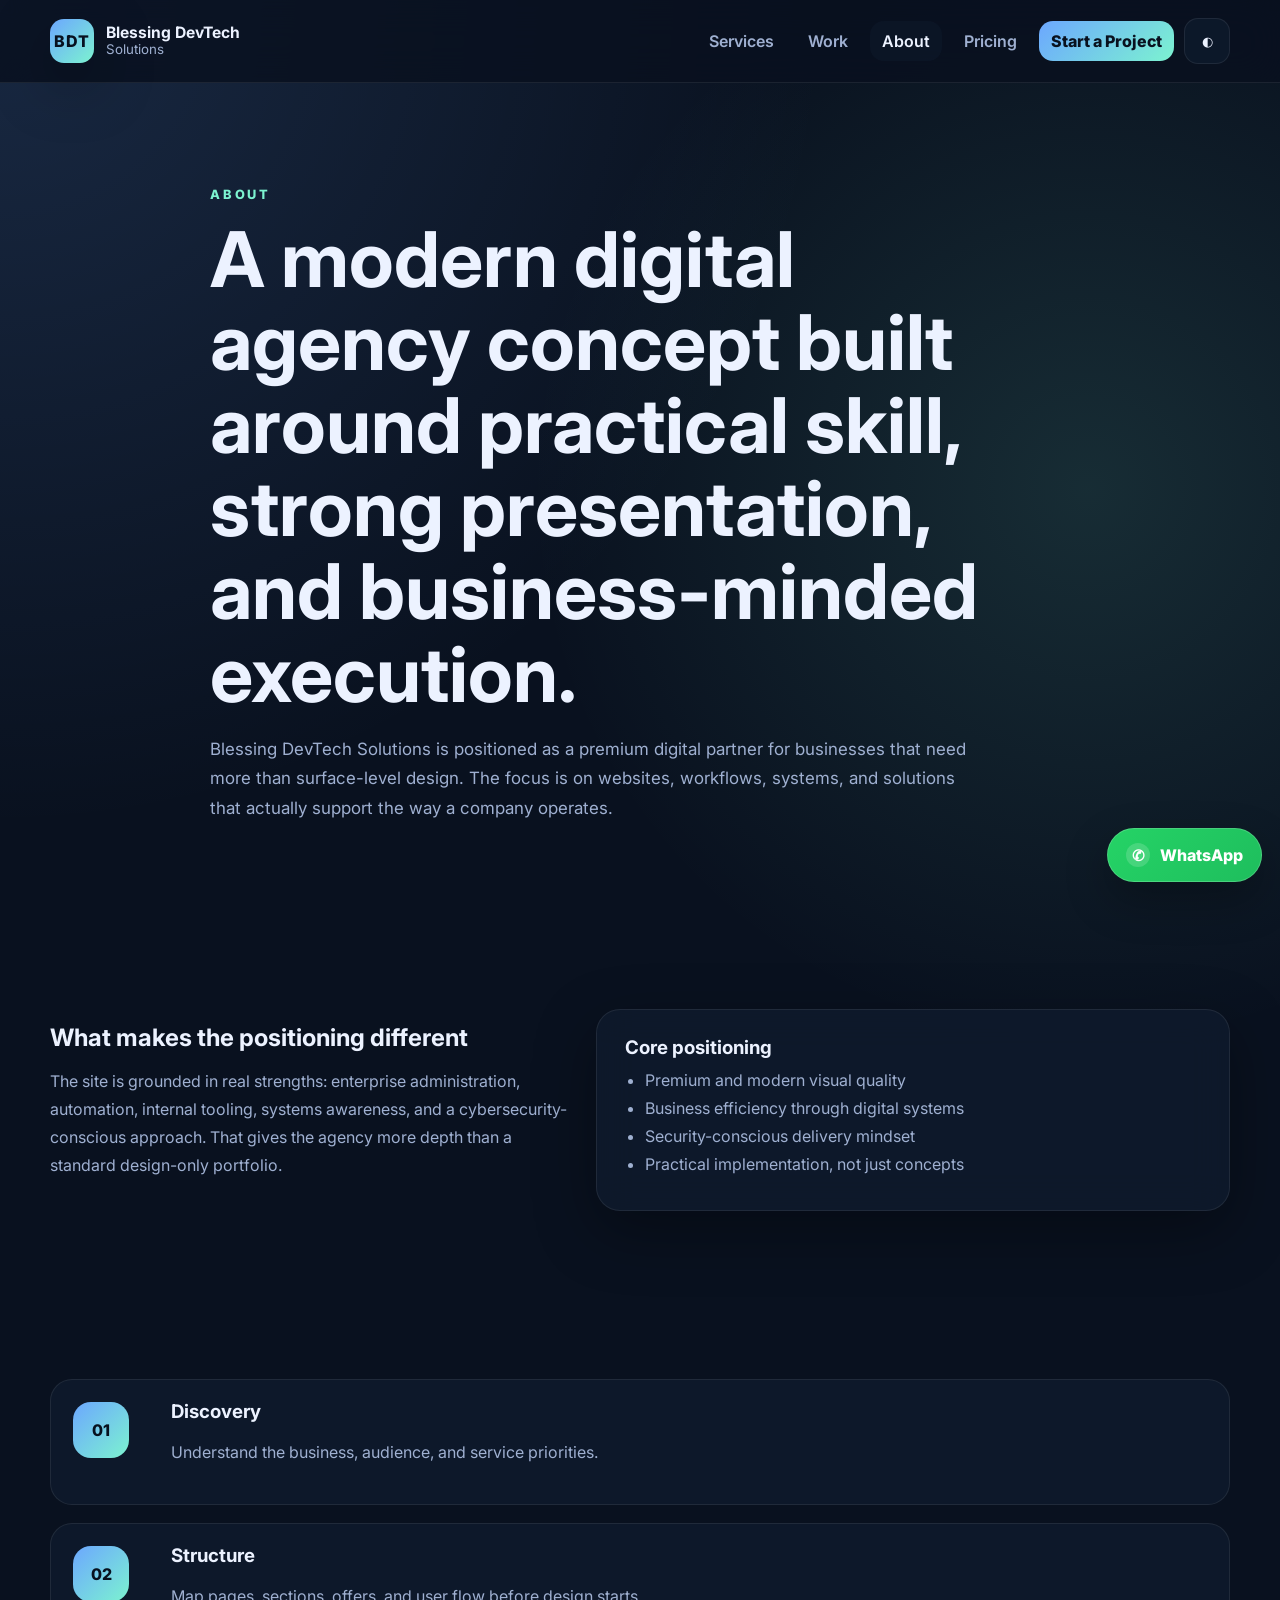
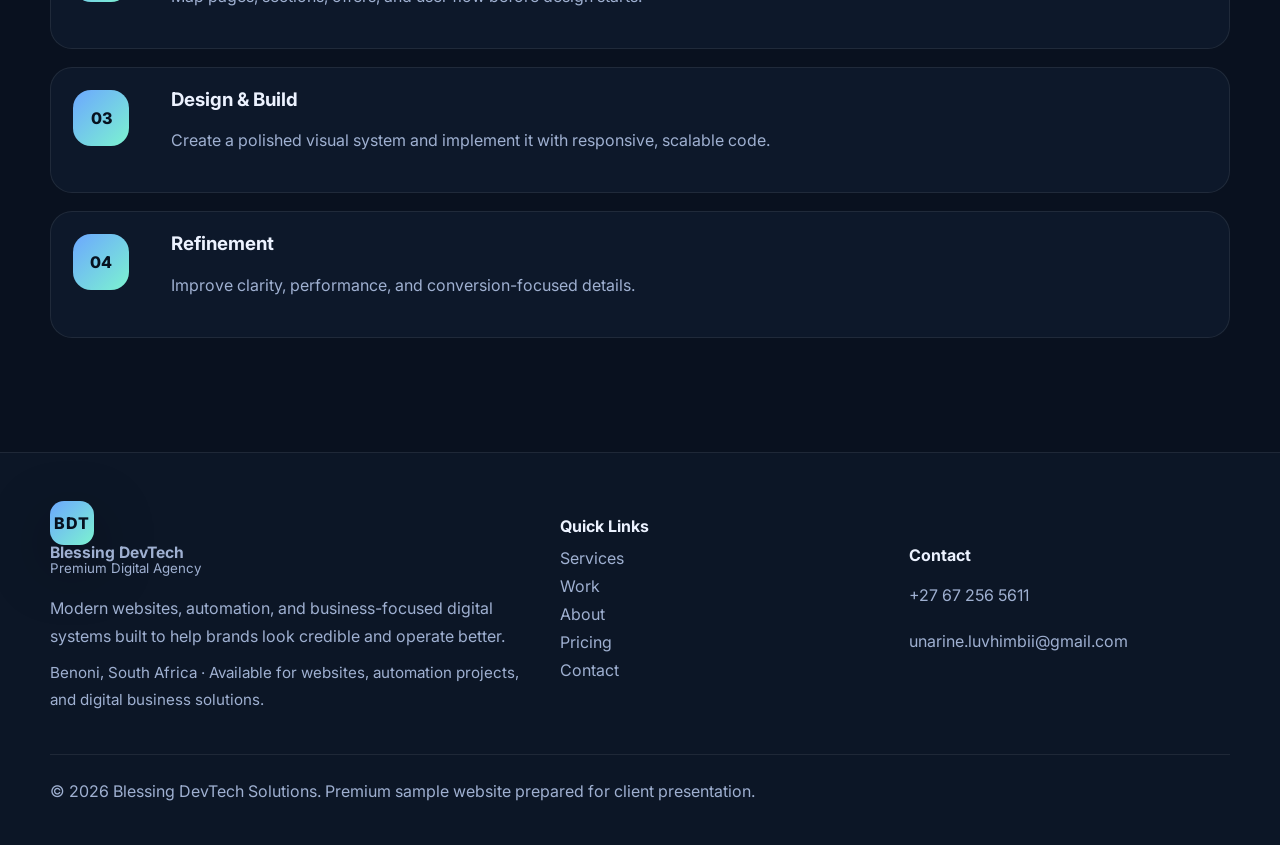
==== bdt-agency-site-v/about.html @ 77555584 "Agency fet" ====
<!DOCTYPE html>
<html lang="en" data-theme="dark">
<head>
  <meta charset="UTF-8" />
  <meta name="viewport" content="width=device-width, initial-scale=1.0" />
  <title>About | Blessing DevTech Solutions</title>
  <meta name="description" content="About Blessing DevTech Solutions and the thinking behind the agency." />
  <link rel="preconnect" href="https://fonts.googleapis.com">
  <link rel="preconnect" href="https://fonts.gstatic.com" crossorigin>
  <link href="https://fonts.googleapis.com/css2?family=Inter:wght@400;500;600;700;800&display=swap" rel="stylesheet">
  <link rel="stylesheet" href="styles.css" />
  <meta name="theme-color" content="#0b1020" />
  <link rel="canonical" href="https://example.vercel.app/about" />
</head>
<body>
<header class="site-header"><div class="container nav-wrap"><a class="brand" href="/"><span class="brand-mark">BDT</span><span><strong>Blessing DevTech</strong><small>Solutions</small></span></a><button class="menu-toggle">☰</button><nav class="site-nav"><a href="/services">Services</a><a href="/work">Work</a><a href="/about" class="active">About</a><a href="/pricing">Pricing</a><a href="/contact" class="nav-cta">Start a Project</a><button class="theme-toggle">◐</button></nav></div></header>
<main>
<section class="page-hero section"><div class="container narrow reveal"><p class="eyebrow">ABOUT</p><h1>A modern digital agency concept built around practical skill, strong presentation, and business-minded execution.</h1><p class="lead">Blessing DevTech Solutions is positioned as a premium digital partner for businesses that need more than surface-level design. The focus is on websites, workflows, systems, and solutions that actually support the way a company operates.</p></div></section>
<section class="section"><div class="container split-grid"><div class="reveal"><h2>What makes the positioning different</h2><p>The site is grounded in real strengths: enterprise administration, automation, internal tooling, systems awareness, and a cybersecurity-conscious approach. That gives the agency more depth than a standard design-only portfolio.</p></div><div class="feature-card reveal delay-1"><h3>Core positioning</h3><ul><li>Premium and modern visual quality</li><li>Business efficiency through digital systems</li><li>Security-conscious delivery mindset</li><li>Practical implementation, not just concepts</li></ul></div></div></section>
<section class="section"><div class="container timeline"><div class="timeline-item reveal"><span>01</span><div><h3>Discovery</h3><p>Understand the business, audience, and service priorities.</p></div></div><div class="timeline-item reveal delay-1"><span>02</span><div><h3>Structure</h3><p>Map pages, sections, offers, and user flow before design starts.</p></div></div><div class="timeline-item reveal delay-2"><span>03</span><div><h3>Design & Build</h3><p>Create a polished visual system and implement it with responsive, scalable code.</p></div></div><div class="timeline-item reveal delay-3"><span>04</span><div><h3>Refinement</h3><p>Improve clarity, performance, and conversion-focused details.</p></div></div></div></section>
</main>
<footer class="site-footer">
  <div class="container footer-grid">
    <div class="footer-meta">
      <a class="brand footer-brand" href="/">
        <span class="brand-mark">BDT</span>
        <span>
          <strong>Blessing DevTech</strong>
          <small>Premium Digital Agency</small>
        </span>
      </a>
      <p>Modern websites, automation, and business-focused digital systems built to help brands look credible and operate better.</p>
      <p class="footer-note">Benoni, South Africa · Available for websites, automation projects, and digital business solutions.</p>
    </div>
    <div>
      <h4>Quick Links</h4>
      <a href="/services">Services</a>
      <a href="/work">Work</a>
      <a href="/about">About</a>
      <a href="/pricing">Pricing</a>
      <a href="/contact">Contact</a>
    </div>
    <div>
      <h4>Contact</h4>
      <div class="contact-list">
        <a href="tel:+27672565611">+27 67 256 5611</a>
        <a href="mailto:unarine.luvhimbii@gmail.com">unarine.luvhimbii@gmail.com</a>
      </div>
    </div>
  </div>
  <div class="container footer-bottom">
    <p>© <span data-current-year></span> Blessing DevTech Solutions. Premium sample website prepared for client presentation.</p>
  </div>
</footer>
<script src="script.js"></script>
</body>
</html>
---- bdt-agency-site-v/styles.css ----
:root {
  --bg: #09111f;
  --panel: rgba(16, 27, 46, 0.74);
  --panel-solid: #0f1a2d;
  --panel-soft: #101e35;
  --text: #ecf2ff;
  --muted: #9fb0d1;
  --line: rgba(255,255,255,0.08);
  --accent: #6ca7ff;
  --accent-2: #7cf3d0;
  --shadow: 0 20px 60px rgba(0,0,0,0.35);
  --radius: 24px;
}

html[data-theme="light"] {
  --bg: #f4f7fd;
  --panel: rgba(255, 255, 255, 0.8);
  --panel-solid: #ffffff;
  --panel-soft: #eef3fd;
  --text: #0d1730;
  --muted: #5d6d8a;
  --line: rgba(13,23,48,0.08);
  --accent: #2f67ff;
  --accent-2: #18c3a2;
  --shadow: 0 20px 60px rgba(14, 26, 52, 0.10);
}

* { box-sizing: border-box; }
html { scroll-behavior: smooth; }
body {
  margin: 0;
  font-family: "Inter", sans-serif;
  background:
    radial-gradient(circle at top left, rgba(108,167,255,0.16), transparent 30%),
    radial-gradient(circle at 85% 20%, rgba(124,243,208,0.12), transparent 25%),
    var(--bg);
  color: var(--text);
}

a { color: inherit; text-decoration: none; }
p { color: var(--muted); line-height: 1.75; }
h1, h2, h3, h4 { margin: 0 0 12px; line-height: 1.08; }
ul { margin: 0; padding-left: 20px; }
li { color: var(--muted); margin: 8px 0; }

.container { width: min(1180px, calc(100% - 32px)); margin: 0 auto; }
.narrow { width: min(860px, 100%); }
.section { padding: 84px 0; }
.site-header {
  position: sticky;
  top: 0;
  z-index: 40;
  backdrop-filter: blur(18px);
  background: color-mix(in srgb, var(--bg) 82%, transparent);
  border-bottom: 1px solid var(--line);
}
.nav-wrap {
  display: flex;
  align-items: center;
  justify-content: space-between;
  gap: 18px;
  min-height: 82px;
}
.header-actions {
  display: flex;
  align-items: center;
  gap: 12px;
  margin-left: auto;
}
.brand { display: inline-flex; align-items: center; gap: 12px; min-width: 0; }
.brand span:last-child { min-width: 0; }
.brand strong { display: block; font-size: 0.98rem; line-height: 1.05; }
.brand small { display: block; color: var(--muted); line-height: 1.15; }
.brand-mark {
  width: 44px; height: 44px; display: grid; place-items: center;
  border-radius: 14px; font-weight: 800; letter-spacing: 0.08em;
  background: linear-gradient(135deg, var(--accent), var(--accent-2)); color: #07111f;
  box-shadow: var(--shadow);
}
.site-nav { display: flex; align-items: center; gap: 10px; margin-left: auto; }
.site-nav a { color: var(--muted); font-weight: 600; padding: 10px 12px; border-radius: 14px; transition: background-color .25s ease, color .25s ease; }
.site-nav a.active, .site-nav a:hover { color: var(--text); background: color-mix(in srgb, var(--panel-solid) 55%, transparent); }
.nav-cta {
  padding: 12px 18px; border-radius: 999px; background: linear-gradient(135deg, var(--accent), var(--accent-2));
  color: #09111f !important; font-weight: 800 !important;
}
.theme-toggle, .menu-toggle, .slider-btn {
  border: 1px solid var(--line); background: var(--panel); color: var(--text);
  border-radius: 14px; cursor: pointer;
}
.theme-toggle { width: 46px; height: 46px; }
.menu-toggle { display: none; width: 46px; height: 46px; padding: 0; align-items: center; justify-content: center; font-size: 1.2rem; }

.hero-grid, .split-grid, .contact-grid, .metrics-grid, .footer-grid {
  display: grid; gap: 28px; align-items: center;
}
.hero-grid { grid-template-columns: 1.15fr 0.85fr; min-height: calc(100vh - 120px); }
.split-grid { grid-template-columns: 0.9fr 1.1fr; }
.metrics-grid { grid-template-columns: 1.3fr repeat(3, 1fr); }
.contact-grid { grid-template-columns: 1.1fr 0.9fr; }
.footer-grid { grid-template-columns: 1.2fr 0.8fr 0.8fr; padding: 40px 0; }
.pricing-grid, .work-grid, .services-grid, .faq-grid, .stacked-cards, .case-list { display: grid; gap: 22px; }
.services-grid, .pricing-grid { grid-template-columns: repeat(3, 1fr); }
.work-grid { grid-template-columns: repeat(3, 1fr); }
.case-list, .stacked-cards, .faq-grid { grid-template-columns: 1fr; }

.eyebrow {
  font-size: 0.8rem; letter-spacing: 0.22em; text-transform: uppercase; color: var(--accent-2); font-weight: 800;
}
.hero h1, .page-hero h1 { font-size: clamp(2.7rem, 6vw, 5rem); margin-bottom: 18px; }
.page-hero { padding-top: 88px; }
.lead { font-size: 1.06rem; max-width: 760px; }
.hero-actions, .hero-points, .slider-controls { display: flex; gap: 14px; flex-wrap: wrap; align-items: center; }
.hero-points { margin-top: 18px; }
.hero-points span, .logos-list span, .tag {
  display: inline-flex; align-items: center; gap: 8px;
  border: 1px solid var(--line); background: var(--panel); padding: 10px 14px; border-radius: 999px; color: var(--muted);
}
.btn {
  display: inline-flex; align-items: center; justify-content: center; gap: 10px;
  min-height: 50px; padding: 0 20px; border-radius: 999px; font-weight: 800;
}
.btn-primary { background: linear-gradient(135deg, var(--accent), var(--accent-2)); color: #08101e; }
.btn-secondary { background: var(--panel); border: 1px solid var(--line); }

.glass-card, .feature-card, .price-card, .work-card, .service-detail, .metric-box, .cta-box, .testimonial, .faq-item, .case-card {
  background: var(--panel);
  backdrop-filter: blur(18px);
  border: 1px solid var(--line);
  border-radius: var(--radius);
  box-shadow: var(--shadow);
}
.dashboard-card { padding: 20px; }
.dashboard-top { display: flex; gap: 8px; margin-bottom: 14px; }
.dot { width: 10px; height: 10px; background: var(--muted); border-radius: 999px; opacity: 0.6; }
.metric-row {
  display: flex; align-items: center; justify-content: space-between; gap: 20px;
  padding-bottom: 18px; border-bottom: 1px solid var(--line);
}
.metric-row h3 { font-size: 2.4rem; }
.metric-row small, .plan { color: var(--accent-2); text-transform: uppercase; letter-spacing: 0.18em; font-weight: 700; }
.mini-bars { display: flex; align-items: end; gap: 8px; }
.mini-bars span { width: 12px; border-radius: 999px; background: linear-gradient(180deg, var(--accent), var(--accent-2)); }
.mini-bars span:nth-child(1){height:28px}.mini-bars span:nth-child(2){height:45px}.mini-bars span:nth-child(3){height:60px}.mini-bars span:nth-child(4){height:80px}
.stack-list { display: grid; gap: 14px; padding-top: 18px; }
.stack-list div { display: flex; justify-content: space-between; gap: 16px; border: 1px solid var(--line); padding: 14px; border-radius: 18px; }
.stack-list strong { min-width: 110px; }
.stat-card { margin-top: 22px; padding: 22px; }
.logos-strip {
  display: flex; align-items: center; justify-content: space-between; gap: 20px; border: 1px solid var(--line); border-radius: 999px; padding: 18px 22px; background: var(--panel);
}
.logos-list { display: flex; gap: 12px; flex-wrap: wrap; }
.section-head { max-width: 860px; margin-bottom: 30px; }
.feature-card, .work-card, .service-detail, .price-card, .metric-box, .testimonial, .case-card { padding: 28px; }
.dark-panel { background: color-mix(in srgb, var(--panel-solid) 85%, transparent); border-top: 1px solid var(--line); border-bottom: 1px solid var(--line); }
.metric-box { min-height: 210px; display: flex; flex-direction: column; justify-content: center; }
.metric-box h3 { font-size: 3rem; }
.case-list { align-self: stretch; }
.testimonials-wrap { max-width: 920px; }
.testimonial { display: none; }
.testimonial.active { display: block; }
.testimonial p { font-size: 1.15rem; color: var(--text); }
.slider-controls { margin-top: 18px; }
.slider-btn { width: 48px; height: 48px; }
.cta-box { padding: 32px; display: flex; align-items: center; justify-content: space-between; gap: 20px; }
.site-footer { border-top: 1px solid var(--line); margin-top: 30px; background: color-mix(in srgb, var(--panel-solid) 55%, transparent); }
.site-footer h4 { margin-bottom: 12px; }
.site-footer a { color: var(--muted); display: block; margin: 8px 0; }
.footer-bottom { padding: 22px 0 40px; border-top: 1px solid var(--line); }
.price-card h2 { font-size: 3rem; margin: 12px 0; }
.price-card.featured { transform: translateY(-10px); border-color: color-mix(in srgb, var(--accent) 45%, var(--line)); }
.faq-item { overflow: hidden; }
.faq-item button {
  width: 100%; background: none; border: 0; color: var(--text); text-align: left; padding: 24px 28px; font-size: 1rem; font-weight: 700; cursor: pointer;
}
.faq-item div { max-height: 0; overflow: hidden; padding: 0 28px; transition: max-height .35s ease, padding .35s ease; }
.faq-item.open div { max-height: 160px; padding: 0 28px 24px; }
.timeline { display: grid; gap: 18px; }
.timeline-item {
  display: grid; grid-template-columns: 80px 1fr; gap: 18px; align-items: start;
  border: 1px solid var(--line); padding: 22px; border-radius: 22px; background: var(--panel);
}
.timeline-item span {
  width: 56px; height: 56px; display: grid; place-items: center; border-radius: 18px;
  background: linear-gradient(135deg, var(--accent), var(--accent-2)); color: #07111f; font-weight: 800;
}
.contact-form { display: grid; gap: 14px; }
.contact-form label { display: grid; gap: 8px; color: var(--text); font-weight: 600; }
.contact-form input, .contact-form textarea, .contact-form select {
  width: 100%; padding: 14px 16px; border-radius: 16px; border: 1px solid var(--line);
  background: color-mix(in srgb, var(--panel-solid) 85%, transparent); color: var(--text); font: inherit;
}
.contact-side { display: grid; gap: 20px; }
.floating { animation: bob 6s ease-in-out infinite; }
.floating-alt { animation: bobAlt 7s ease-in-out infinite; }

.reveal { opacity: 1; transform: none; }
html.js .reveal { opacity: 0; transform: translateY(26px); transition: opacity .8s ease, transform .8s ease; }
html.js .reveal.visible { opacity: 1; transform: translateY(0); }
.delay-1 { transition-delay: .1s; }
.delay-2 { transition-delay: .2s; }
.delay-3 { transition-delay: .3s; }

@keyframes bob { 0%,100%{transform:translateY(0)} 50%{transform:translateY(-10px)} }
@keyframes bobAlt { 0%,100%{transform:translateY(0)} 50%{transform:translateY(8px)} }


.contact-form-card {
  position: relative;
  overflow: hidden;
}
.contact-form-card::before {
  content: "";
  position: absolute;
  inset: -20% auto auto -10%;
  width: 220px;
  height: 220px;
  background: radial-gradient(circle, color-mix(in srgb, var(--accent) 20%, transparent), transparent 68%);
  pointer-events: none;
}
.form-intro {
  margin-bottom: 18px;
}
.form-highlights {
  display: flex;
  gap: 10px;
  flex-wrap: wrap;
  margin-bottom: 18px;
}
.form-grid {
  display: grid;
  grid-template-columns: repeat(2, 1fr);
  gap: 14px;
}
.form-submit-row {
  display: flex;
  align-items: center;
  justify-content: space-between;
  gap: 16px;
  flex-wrap: wrap;
  margin-top: 8px;
}
.form-note {
  margin: 0;
  max-width: 460px;
  font-size: 0.94rem;
}
.contact-form input, .contact-form textarea, .contact-form select {
  transition: border-color .25s ease, box-shadow .25s ease, transform .2s ease;
}
.contact-form input::placeholder, .contact-form textarea::placeholder {
  color: color-mix(in srgb, var(--muted) 82%, white 12%);
}
.contact-form input:focus, .contact-form textarea:focus, .contact-form select:focus {
  outline: none;
  border-color: color-mix(in srgb, var(--accent) 55%, var(--line));
  box-shadow: 0 0 0 4px color-mix(in srgb, var(--accent) 12%, transparent);
  transform: translateY(-1px);
}
.whatsapp-float {
  position: fixed;
  right: 18px;
  bottom: 18px;
  z-index: 55;
  display: inline-flex;
  align-items: center;
  gap: 10px;
  padding: 14px 18px;
  border-radius: 999px;
  background: linear-gradient(135deg, #25d366, #1ebe5d);
  color: #ffffff;
  font-weight: 800;
  box-shadow: 0 18px 44px rgba(0,0,0,0.28);
  border: 1px solid rgba(255,255,255,0.18);
}
.whatsapp-float:hover {
  transform: translateY(-2px);
}
.whatsapp-float .wa-icon {
  width: 24px;
  height: 24px;
  border-radius: 999px;
  display: grid;
  place-items: center;
  background: rgba(255,255,255,0.16);
  font-size: 0.95rem;
}
@media (max-width: 760px) {
  .form-grid {
    grid-template-columns: 1fr;
  }
}

@media (max-width: 980px) {
  .hero-grid, .split-grid, .metrics-grid, .contact-grid, .services-grid, .pricing-grid, .work-grid, .footer-grid { grid-template-columns: 1fr; }
  .nav-wrap {
    min-height: 86px;
    gap: 12px;
  }
  .brand {
    gap: 12px;
    flex: 1 1 auto;
    max-width: calc(100% - 120px);
  }
  .brand-mark {
    width: 52px;
    height: 52px;
    border-radius: 18px;
    flex-shrink: 0;
  }
  .brand strong {
    font-size: 0.95rem;
  }
  .brand small {
    font-size: 0.9rem;
  }
  .header-actions {
    gap: 10px;
    flex-shrink: 0;
  }
  .site-nav {
    position: fixed;
    left: 16px;
    right: 16px;
    top: 94px;
    width: auto;
    background: color-mix(in srgb, var(--panel-solid) 90%, transparent);
    border: 1px solid var(--line);
    border-radius: 28px;
    padding: 16px;
    display: none;
    flex-direction: column;
    align-items: stretch;
    box-shadow: var(--shadow);
    backdrop-filter: blur(22px);
  }
  .site-nav a {
    padding: 14px 16px;
  }
  .site-nav.open { display: flex; }
  .menu-toggle { display: inline-flex; }
  .price-card.featured { transform: none; }
  .logos-strip, .cta-box { border-radius: 26px; flex-direction: column; align-items: flex-start; }
}

@media (max-width: 640px) {
  .container { width: min(100% - 24px, 1180px); }
  .whatsapp-float {
    right: 14px;
    bottom: 14px;
    padding: 13px 15px;
    font-size: 0.95rem;
  }
  .whatsapp-float .wa-label { display: none; }
  .hero h1, .page-hero h1 { font-size: 2.25rem; }
  .section { padding: 60px 0; }
  .nav-wrap {
    min-height: 80px;
  }
  .brand {
    max-width: calc(100% - 108px);
  }
  .brand-mark {
    width: 48px;
    height: 48px;
    font-size: 1.45rem;
  }
  .brand strong {
    font-size: 0.88rem;
  }
  .brand small {
    font-size: 0.82rem;
  }
  .theme-toggle, .menu-toggle {
    width: 44px;
    height: 44px;
    border-radius: 16px;
  }
  .site-nav {
    top: 88px;
    left: 12px;
    right: 12px;
    border-radius: 24px;
  }
  .feature-card, .work-card, .service-detail, .price-card, .metric-box, .testimonial, .case-card { padding: 22px; }
  .timeline-item {
    grid-template-columns: 1fr;
  }
}


.footer-meta, .contact-list { display: grid; gap: 10px; }
.footer-meta p { margin: 0; }
.footer-note { font-size: 0.95rem; }
.contact-list a { color: var(--muted); }
.contact-list a:hover { color: var(--text); }
.footer-bottom p { margin: 0; color: var(--muted); }
html[data-theme="light"] .eyebrow { color: var(--accent); }
html[data-theme="light"] .metric-row small, html[data-theme="light"] .plan { color: var(--accent); }
html[data-theme="light"] .lead, html[data-theme="light"] p, html[data-theme="light"] li, html[data-theme="light"] .hero-points span, html[data-theme="light"] .logos-list span, html[data-theme="light"] .tag { color: var(--muted); }
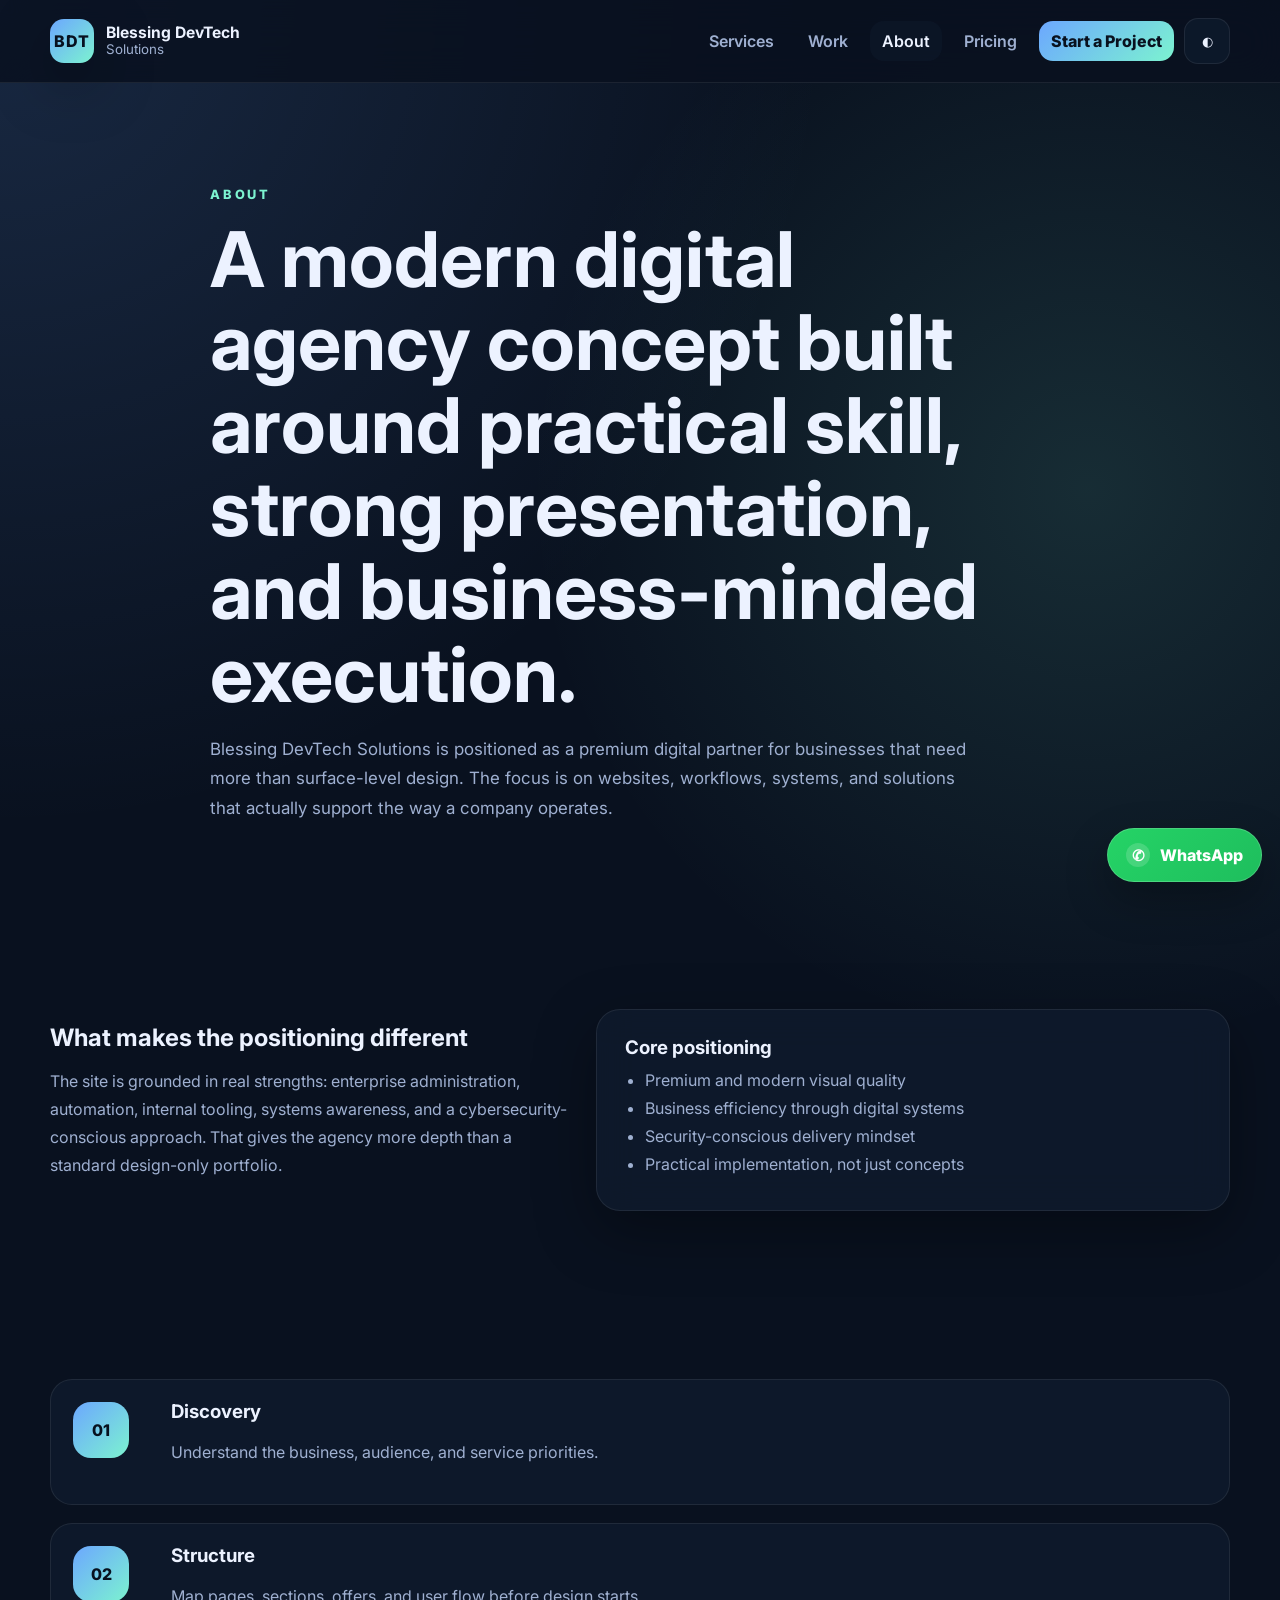
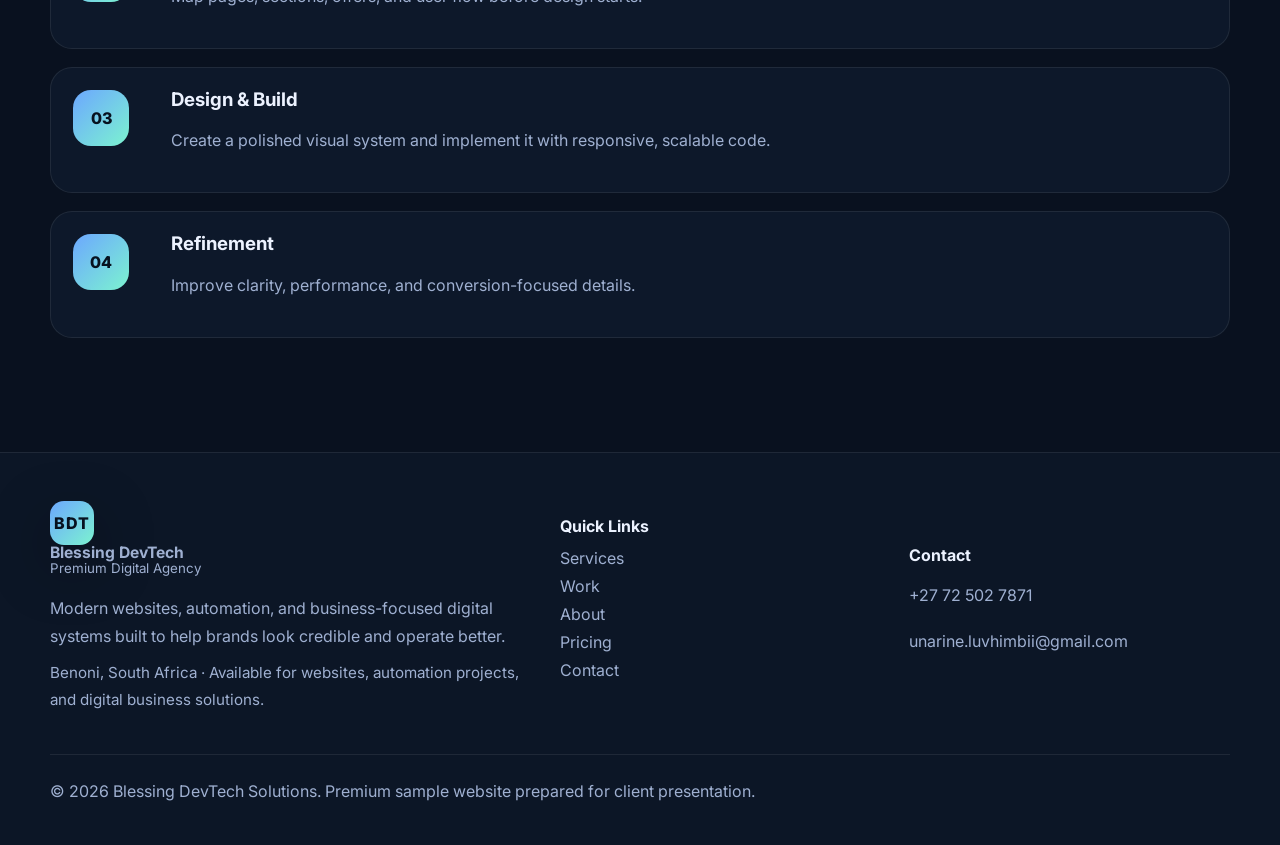
==== commit b0375ff2: "Update contact phone number in about.html" ====
--- a/bdt-agency-site-v/about.html
+++ b/bdt-agency-site-v/about.html
@@ -43,7 +43,7 @@
     <div>
       <h4>Contact</h4>
       <div class="contact-list">
-        <a href="tel:+27672565611">+27 67 256 5611</a>
+        <a href="tel:+27725027871">+27 72 502 7871</a>
         <a href="mailto:unarine.luvhimbii@gmail.com">unarine.luvhimbii@gmail.com</a>
       </div>
     </div>
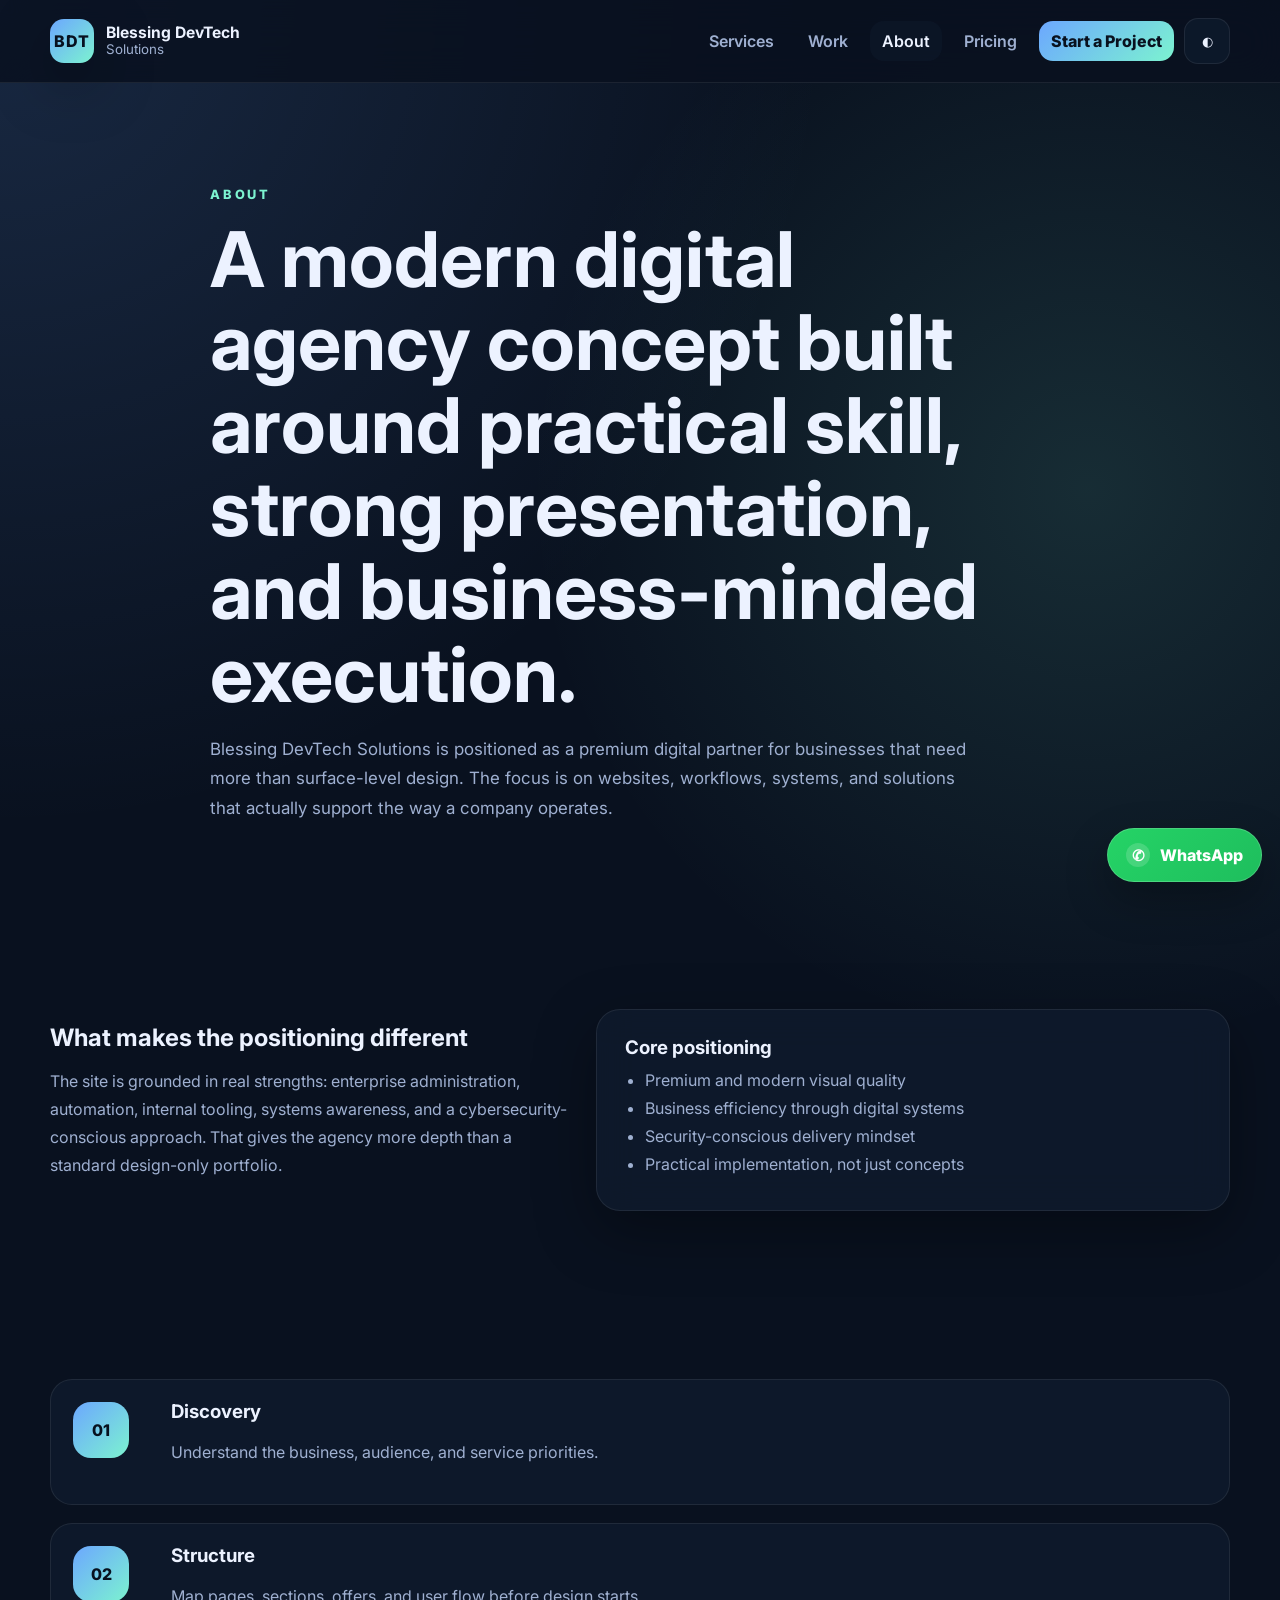
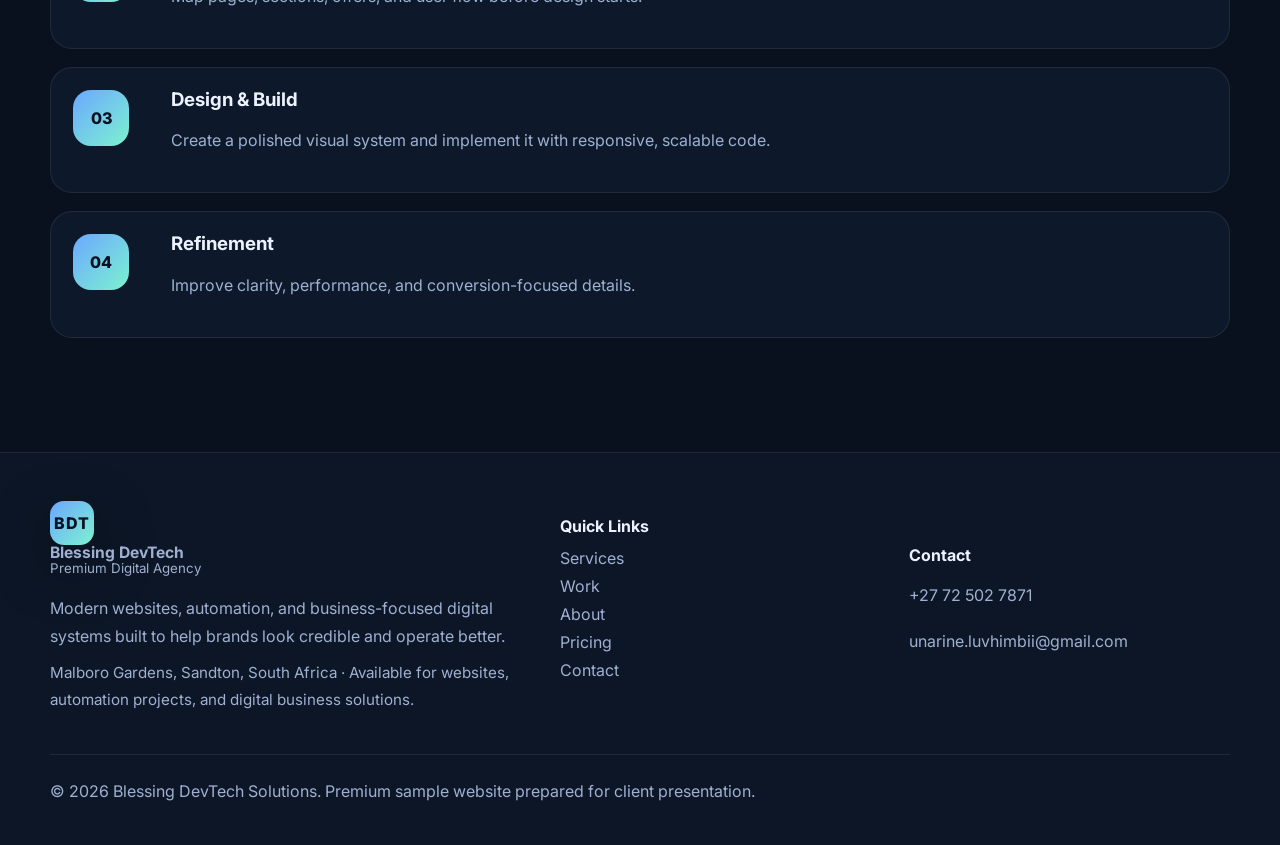
==== commit 08ca4918: "Update footer location in about.html" ====
--- a/bdt-agency-site-v/about.html
+++ b/bdt-agency-site-v/about.html
@@ -30,7 +30,7 @@
         </span>
       </a>
       <p>Modern websites, automation, and business-focused digital systems built to help brands look credible and operate better.</p>
-      <p class="footer-note">Benoni, South Africa · Available for websites, automation projects, and digital business solutions.</p>
+      <p class="footer-note">Malboro Gardens, Sandton, South Africa · Available for websites, automation projects, and digital business solutions.</p>
     </div>
     <div>
       <h4>Quick Links</h4>
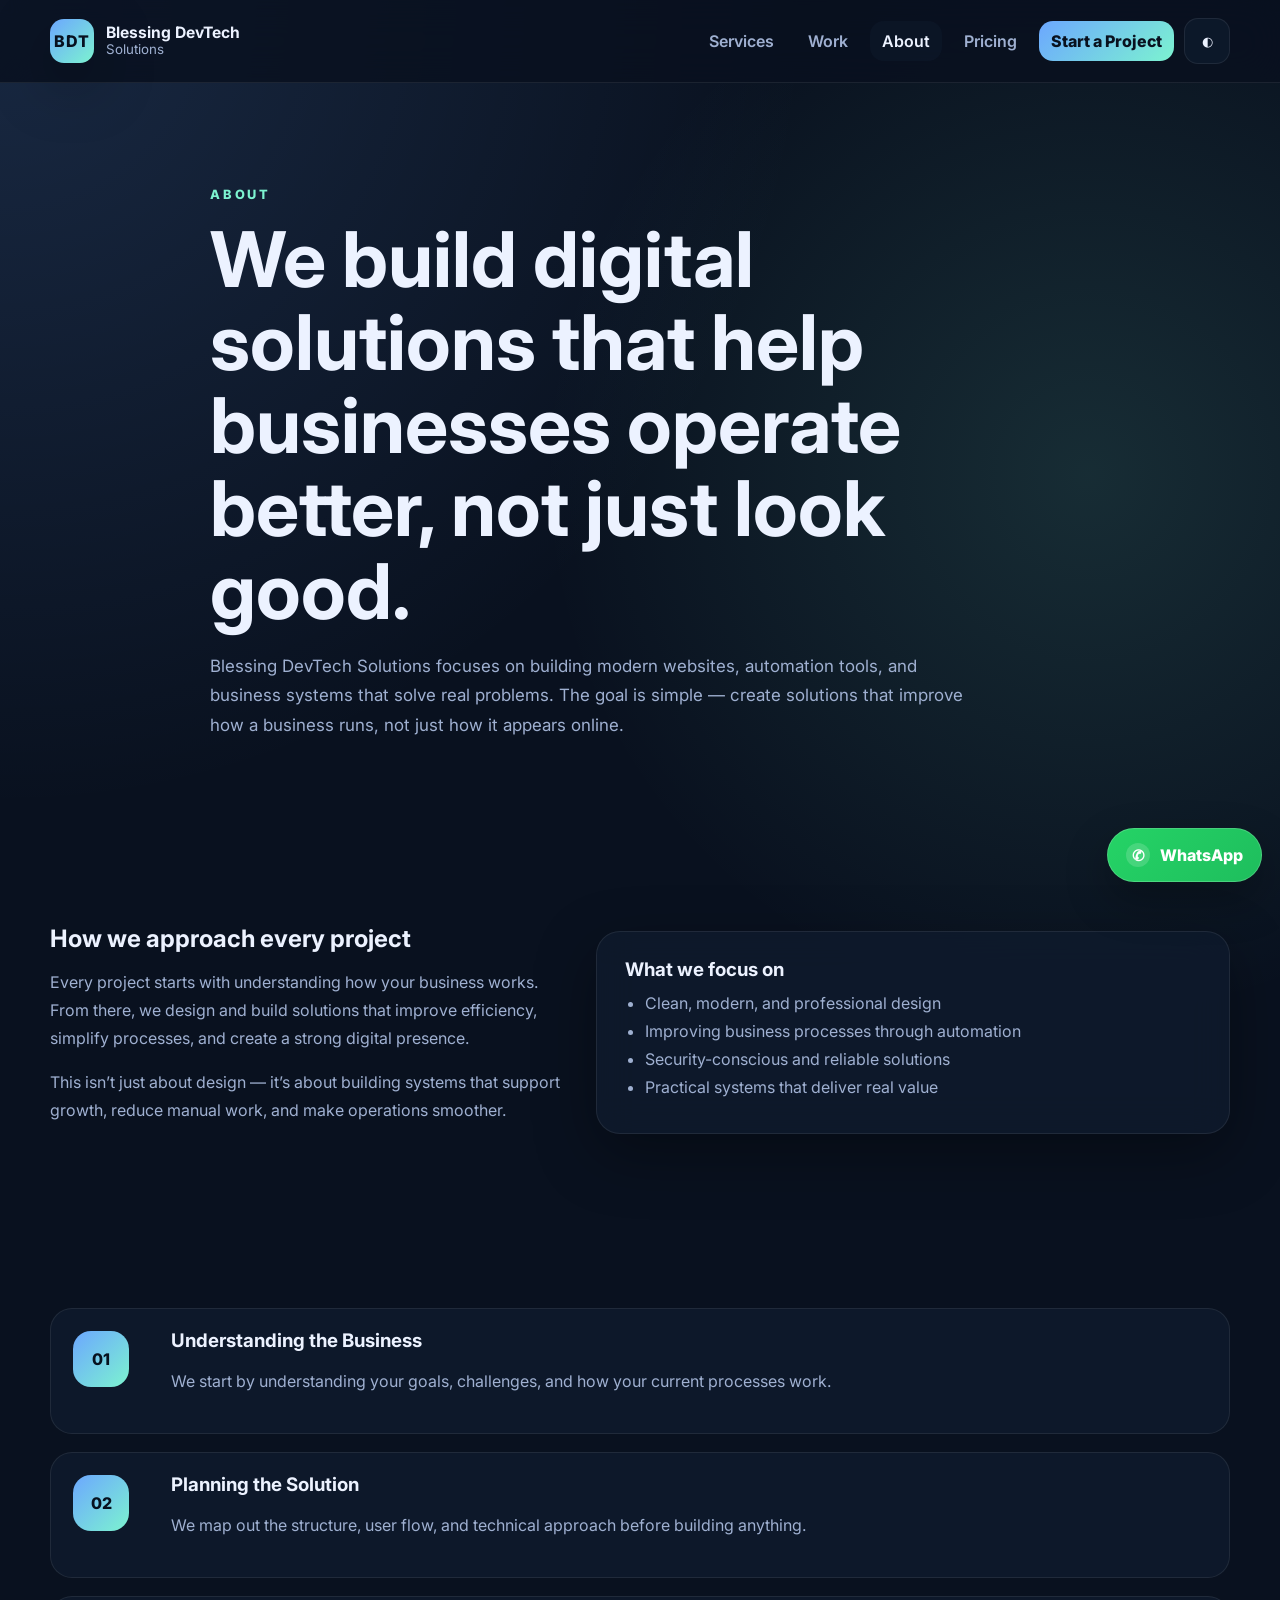
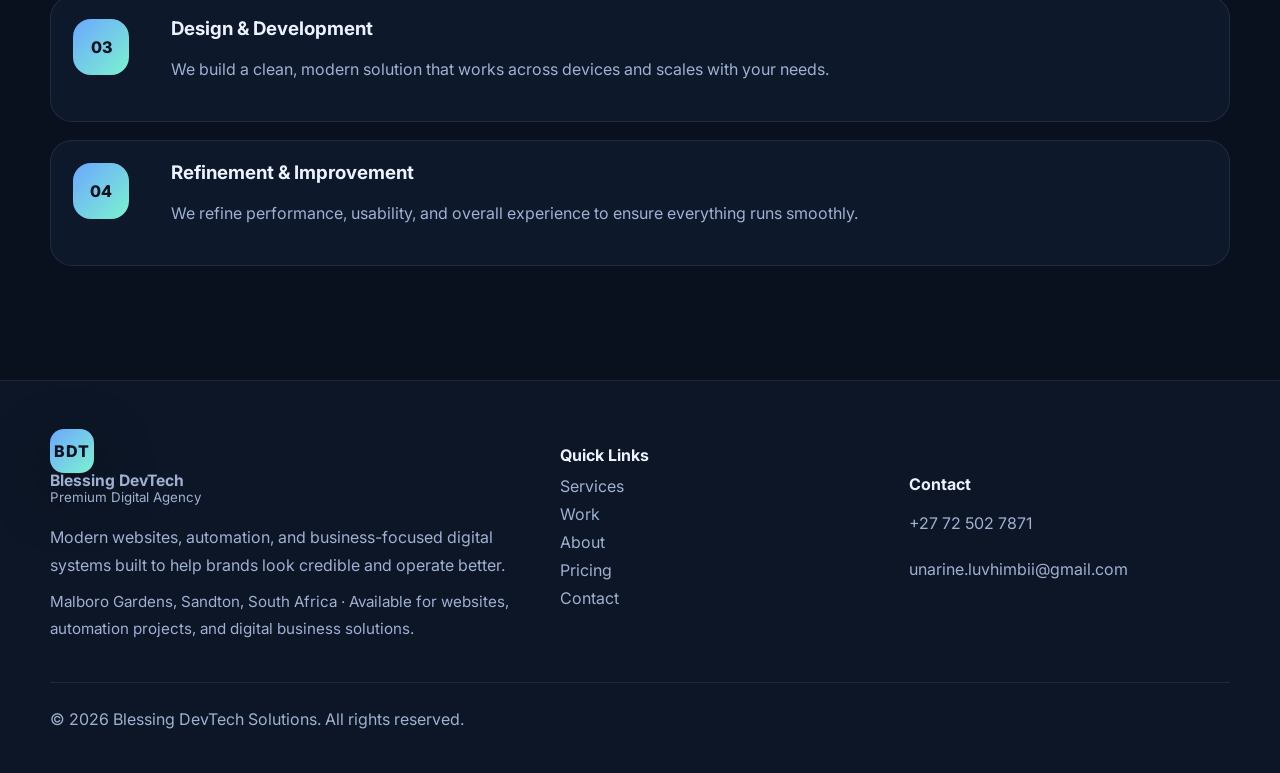
==== commit cabc45dc: "Revise about page content and meta description Updated the description meta tag to reflect the agenc" ====
--- a/bdt-agency-site-v/about.html
+++ b/bdt-agency-site-v/about.html
@@ -4,7 +4,7 @@
   <meta charset="UTF-8" />
   <meta name="viewport" content="width=device-width, initial-scale=1.0" />
   <title>About | Blessing DevTech Solutions</title>
-  <meta name="description" content="About Blessing DevTech Solutions and the thinking behind the agency." />
+  <meta name="description" content="About Blessing DevTech Solutions and how we approach building websites, automation, and digital systems for modern businesses." />
   <link rel="preconnect" href="https://fonts.googleapis.com">
   <link rel="preconnect" href="https://fonts.gstatic.com" crossorigin>
   <link href="https://fonts.googleapis.com/css2?family=Inter:wght@400;500;600;700;800&display=swap" rel="stylesheet">
@@ -14,11 +14,82 @@
 </head>
 <body>
 <header class="site-header"><div class="container nav-wrap"><a class="brand" href="/"><span class="brand-mark">BDT</span><span><strong>Blessing DevTech</strong><small>Solutions</small></span></a><button class="menu-toggle">☰</button><nav class="site-nav"><a href="/services">Services</a><a href="/work">Work</a><a href="/about" class="active">About</a><a href="/pricing">Pricing</a><a href="/contact" class="nav-cta">Start a Project</a><button class="theme-toggle">◐</button></nav></div></header>
+
 <main>
-<section class="page-hero section"><div class="container narrow reveal"><p class="eyebrow">ABOUT</p><h1>A modern digital agency concept built around practical skill, strong presentation, and business-minded execution.</h1><p class="lead">Blessing DevTech Solutions is positioned as a premium digital partner for businesses that need more than surface-level design. The focus is on websites, workflows, systems, and solutions that actually support the way a company operates.</p></div></section>
-<section class="section"><div class="container split-grid"><div class="reveal"><h2>What makes the positioning different</h2><p>The site is grounded in real strengths: enterprise administration, automation, internal tooling, systems awareness, and a cybersecurity-conscious approach. That gives the agency more depth than a standard design-only portfolio.</p></div><div class="feature-card reveal delay-1"><h3>Core positioning</h3><ul><li>Premium and modern visual quality</li><li>Business efficiency through digital systems</li><li>Security-conscious delivery mindset</li><li>Practical implementation, not just concepts</li></ul></div></div></section>
-<section class="section"><div class="container timeline"><div class="timeline-item reveal"><span>01</span><div><h3>Discovery</h3><p>Understand the business, audience, and service priorities.</p></div></div><div class="timeline-item reveal delay-1"><span>02</span><div><h3>Structure</h3><p>Map pages, sections, offers, and user flow before design starts.</p></div></div><div class="timeline-item reveal delay-2"><span>03</span><div><h3>Design & Build</h3><p>Create a polished visual system and implement it with responsive, scalable code.</p></div></div><div class="timeline-item reveal delay-3"><span>04</span><div><h3>Refinement</h3><p>Improve clarity, performance, and conversion-focused details.</p></div></div></div></section>
+<section class="page-hero section">
+  <div class="container narrow reveal">
+    <p class="eyebrow">ABOUT</p>
+    <h1>We build digital solutions that help businesses operate better, not just look good.</h1>
+    <p class="lead">
+      Blessing DevTech Solutions focuses on building modern websites, automation tools, and business systems that solve real problems. 
+      The goal is simple — create solutions that improve how a business runs, not just how it appears online.
+    </p>
+  </div>
+</section>
+
+<section class="section">
+  <div class="container split-grid">
+    <div class="reveal">
+      <h2>How we approach every project</h2>
+      <p>
+        Every project starts with understanding how your business works. From there, we design and build solutions 
+        that improve efficiency, simplify processes, and create a strong digital presence.
+      </p>
+      <p>
+        This isn’t just about design — it’s about building systems that support growth, reduce manual work, and 
+        make operations smoother.
+      </p>
+    </div>
+
+    <div class="feature-card reveal delay-1">
+      <h3>What we focus on</h3>
+      <ul>
+        <li>Clean, modern, and professional design</li>
+        <li>Improving business processes through automation</li>
+        <li>Security-conscious and reliable solutions</li>
+        <li>Practical systems that deliver real value</li>
+      </ul>
+    </div>
+  </div>
+</section>
+
+<section class="section">
+  <div class="container timeline">
+    <div class="timeline-item reveal">
+      <span>01</span>
+      <div>
+        <h3>Understanding the Business</h3>
+        <p>We start by understanding your goals, challenges, and how your current processes work.</p>
+      </div>
+    </div>
+
+    <div class="timeline-item reveal delay-1">
+      <span>02</span>
+      <div>
+        <h3>Planning the Solution</h3>
+        <p>We map out the structure, user flow, and technical approach before building anything.</p>
+      </div>
+    </div>
+
+    <div class="timeline-item reveal delay-2">
+      <span>03</span>
+      <div>
+        <h3>Design & Development</h3>
+        <p>We build a clean, modern solution that works across devices and scales with your needs.</p>
+      </div>
+    </div>
+
+    <div class="timeline-item reveal delay-3">
+      <span>04</span>
+      <div>
+        <h3>Refinement & Improvement</h3>
+        <p>We refine performance, usability, and overall experience to ensure everything runs smoothly.</p>
+      </div>
+    </div>
+  </div>
+</section>
 </main>
+
 <footer class="site-footer">
   <div class="container footer-grid">
     <div class="footer-meta">
@@ -49,9 +120,10 @@
     </div>
   </div>
   <div class="container footer-bottom">
-    <p>© <span data-current-year></span> Blessing DevTech Solutions. Premium sample website prepared for client presentation.</p>
+    <p>© <span data-current-year></span> Blessing DevTech Solutions. All rights reserved.</p>
   </div>
 </footer>
+
 <script src="script.js"></script>
 </body>
 </html>
--- a/bdt-agency-site-v/styles.css
+++ b/bdt-agency-site-v/styles.css
@@ -398,3 +398,432 @@
 html[data-theme="light"] .eyebrow { color: var(--accent); }
 html[data-theme="light"] .metric-row small, html[data-theme="light"] .plan { color: var(--accent); }
 html[data-theme="light"] .lead, html[data-theme="light"] p, html[data-theme="light"] li, html[data-theme="light"] .hero-points span, html[data-theme="light"] .logos-list span, html[data-theme="light"] .tag { color: var(--muted); }
+
+/* =========================
+   PRICING + CONTACT PAGE MATCHED PATCH
+   Uses the site's existing design system
+========================= */
+
+/* Page spacing */
+.pricing-section,
+.contact-page {
+  width: min(1180px, calc(100% - 32px));
+  margin: 0 auto;
+  padding: 88px 0 40px;
+}
+
+.pricing-hero,
+.contact-hero {
+  max-width: 820px;
+  margin: 0 auto 32px;
+  text-align: center;
+}
+
+.section-kicker {
+  display: inline-flex;
+  align-items: center;
+  gap: 8px;
+  border: 1px solid var(--line);
+  background: var(--panel);
+  padding: 10px 14px;
+  border-radius: 999px;
+  color: var(--accent-2);
+  font-size: 0.82rem;
+  font-weight: 800;
+  letter-spacing: 0.08em;
+  text-transform: uppercase;
+  margin-bottom: 14px;
+}
+
+.pricing-hero h1,
+.contact-hero h1 {
+  font-size: clamp(2.6rem, 6vw, 4.2rem);
+  margin-bottom: 14px;
+}
+
+.pricing-section .subtitle,
+.contact-hero p {
+  max-width: 760px;
+  margin: 0 auto;
+  font-size: 1.04rem;
+  line-height: 1.75;
+  color: var(--muted);
+}
+
+/* Pricing cards */
+.pricing-grid {
+  display: grid;
+  grid-template-columns: repeat(3, 1fr);
+  gap: 22px;
+  margin-top: 26px;
+}
+
+.pricing-grid .price-card {
+  position: relative;
+  padding: 28px;
+  min-height: 100%;
+}
+
+.pricing-grid .price-card h3 {
+  margin-bottom: 8px;
+}
+
+.plan-note {
+  color: var(--muted);
+  margin-bottom: 16px;
+  line-height: 1.7;
+}
+
+.pricing-grid .price {
+  font-size: 2.5rem;
+  font-weight: 800;
+  line-height: 1;
+  margin: 10px 0 18px;
+  color: var(--text);
+}
+
+.pricing-grid .price span {
+  font-size: 0.95rem;
+  font-weight: 600;
+  color: var(--muted);
+}
+
+.pricing-grid .price-card ul {
+  list-style: none;
+  padding: 0;
+  margin: 0 0 18px;
+}
+
+.pricing-grid .price-card ul li {
+  position: relative;
+  padding-left: 22px;
+  margin: 10px 0;
+  color: var(--muted);
+}
+
+.pricing-grid .price-card ul li::before {
+  content: "•";
+  position: absolute;
+  left: 0;
+  top: 0;
+  color: var(--accent-2);
+  font-weight: 900;
+}
+
+.plan-fit {
+  margin-top: auto;
+  margin-bottom: 18px;
+  color: var(--muted);
+  line-height: 1.7;
+}
+
+.pricing-grid .price-card .btn {
+  width: 100%;
+}
+
+.pricing-grid .price-card.highlight {
+  border-color: color-mix(in srgb, var(--accent) 45%, var(--line));
+  transform: translateY(-8px);
+}
+
+.badge {
+  position: absolute;
+  top: 18px;
+  right: 18px;
+  display: inline-flex;
+  align-items: center;
+  justify-content: center;
+  padding: 7px 12px;
+  border-radius: 999px;
+  font-size: 0.74rem;
+  font-weight: 800;
+  letter-spacing: 0.08em;
+  text-transform: uppercase;
+  background: linear-gradient(135deg, var(--accent), var(--accent-2));
+  color: #07111f;
+  box-shadow: var(--shadow);
+}
+
+/* Extras / split panels */
+.pricing-extras,
+.pricing-trust,
+.pricing-faq,
+.pricing-cta {
+  margin-top: 28px;
+}
+
+.pricing-split {
+  display: grid;
+  grid-template-columns: 1fr 1fr;
+  gap: 22px;
+}
+
+.addons,
+.custom-build-note,
+.contact-info-card,
+.contact-form-card {
+  background: var(--panel);
+  backdrop-filter: blur(18px);
+  border: 1px solid var(--line);
+  border-radius: var(--radius);
+  box-shadow: var(--shadow);
+  padding: 28px;
+}
+
+.addons h2,
+.custom-build-note h2,
+.pricing-faq h2,
+.pricing-cta h2,
+.contact-info-card h2,
+.contact-form-card h2 {
+  margin-bottom: 12px;
+}
+
+.addons ul,
+.contact-side-note ul {
+  list-style: none;
+  padding: 0;
+  margin: 0;
+}
+
+.addons li,
+.contact-side-note li {
+  position: relative;
+  padding-left: 22px;
+  margin: 10px 0;
+  color: var(--muted);
+}
+
+.addons li::before,
+.contact-side-note li::before {
+  content: "•";
+  position: absolute;
+  left: 0;
+  color: var(--accent-2);
+  font-weight: 900;
+}
+
+.custom-build-note p {
+  color: var(--muted);
+  line-height: 1.75;
+}
+
+/* Trust pills */
+.trust-points {
+  display: flex;
+  flex-wrap: wrap;
+  gap: 12px;
+  justify-content: center;
+}
+
+.trust-pill {
+  display: inline-flex;
+  align-items: center;
+  gap: 8px;
+  border: 1px solid var(--line);
+  background: var(--panel);
+  padding: 10px 14px;
+  border-radius: 999px;
+  color: var(--muted);
+  font-weight: 700;
+}
+
+/* FAQ styling aligned to existing system */
+.pricing-faq {
+  max-width: 900px;
+  margin-left: auto;
+  margin-right: auto;
+}
+
+.pricing-faq .faq-item {
+  padding: 0;
+}
+
+.pricing-faq .faq-question {
+  width: 100%;
+  background: none;
+  border: 0;
+  color: var(--text);
+  text-align: left;
+  padding: 24px 28px;
+  font-size: 1rem;
+  font-weight: 700;
+  cursor: pointer;
+  position: relative;
+}
+
+.pricing-faq .faq-question::after {
+  content: "+";
+  position: absolute;
+  right: 28px;
+  top: 24px;
+  color: var(--accent);
+  font-size: 1.2rem;
+  font-weight: 800;
+}
+
+.pricing-faq .faq-answer {
+  max-height: 0;
+  overflow: hidden;
+  padding: 0 28px;
+  opacity: 0;
+  transition: max-height .35s ease, opacity .35s ease, padding .35s ease;
+}
+
+.pricing-faq .faq-answer p {
+  color: var(--muted);
+  margin: 0;
+  line-height: 1.75;
+}
+
+.pricing-faq .faq-item.active .faq-answer {
+  max-height: 220px;
+  opacity: 1;
+  padding: 0 28px 24px;
+}
+
+.pricing-faq .faq-item.active .faq-question::after {
+  content: "−";
+}
+
+/* CTA box */
+.pricing-cta {
+  text-align: center;
+}
+
+.pricing-cta p {
+  max-width: 720px;
+  margin: 0 auto 18px;
+  color: var(--muted);
+}
+
+.cta-actions {
+  display: flex;
+  gap: 14px;
+  justify-content: center;
+  flex-wrap: wrap;
+}
+
+/* Contact page */
+.contact-layout {
+  display: grid;
+  grid-template-columns: 0.95fr 1.05fr;
+  gap: 22px;
+  align-items: start;
+  margin-top: 26px;
+}
+
+.contact-info-list {
+  display: grid;
+  gap: 14px;
+  margin: 22px 0 26px;
+}
+
+.info-item {
+  border: 1px solid var(--line);
+  background: color-mix(in srgb, var(--panel-solid) 72%, transparent);
+  padding: 16px;
+  border-radius: 18px;
+}
+
+.info-label {
+  display: block;
+  margin-bottom: 6px;
+  color: var(--muted);
+  font-size: 0.84rem;
+  font-weight: 700;
+  letter-spacing: 0.04em;
+  text-transform: uppercase;
+}
+
+.contact-form-card .contact-form {
+  margin-top: 18px;
+}
+
+.form-grid {
+  display: grid;
+  grid-template-columns: 1fr 1fr;
+  gap: 14px;
+}
+
+.form-group {
+  display: grid;
+  gap: 8px;
+  margin-bottom: 14px;
+}
+
+.form-group label {
+  color: var(--text);
+  font-weight: 600;
+}
+
+.form-actions {
+  display: grid;
+  gap: 10px;
+  margin-top: 10px;
+}
+
+.form-status {
+  min-height: 24px;
+  font-weight: 700;
+}
+
+.form-status.success {
+  color: #35d07f;
+}
+
+.form-status.error {
+  color: #ff6b6b;
+}
+
+/* Make reveal work with your current JS system too */
+.reveal.is-visible,
+.reveal.visible {
+  opacity: 1;
+  transform: translateY(0);
+}
+
+/* Light theme fix using your real theme selector */
+html[data-theme="light"] .pricing-section .subtitle,
+html[data-theme="light"] .contact-hero p,
+html[data-theme="light"] .plan-note,
+html[data-theme="light"] .plan-fit,
+html[data-theme="light"] .custom-build-note p,
+html[data-theme="light"] .pricing-cta p,
+html[data-theme="light"] .pricing-faq .faq-answer p,
+html[data-theme="light"] .addons li,
+html[data-theme="light"] .contact-side-note li,
+html[data-theme="light"] .info-label,
+html[data-theme="light"] .trust-pill {
+  color: var(--muted);
+}
+
+/* Responsive */
+@media (max-width: 980px) {
+  .pricing-grid,
+  .pricing-split,
+  .contact-layout {
+    grid-template-columns: 1fr;
+  }
+
+  .pricing-grid .price-card.highlight {
+    transform: none;
+  }
+}
+
+@media (max-width: 640px) {
+  .pricing-section,
+  .contact-page {
+    width: min(100% - 24px, 1180px);
+    padding-top: 72px;
+  }
+
+  .form-grid {
+    grid-template-columns: 1fr;
+  }
+
+  .cta-actions .btn,
+  .pricing-grid .price-card .btn {
+    width: 100%;
+  }
+}
